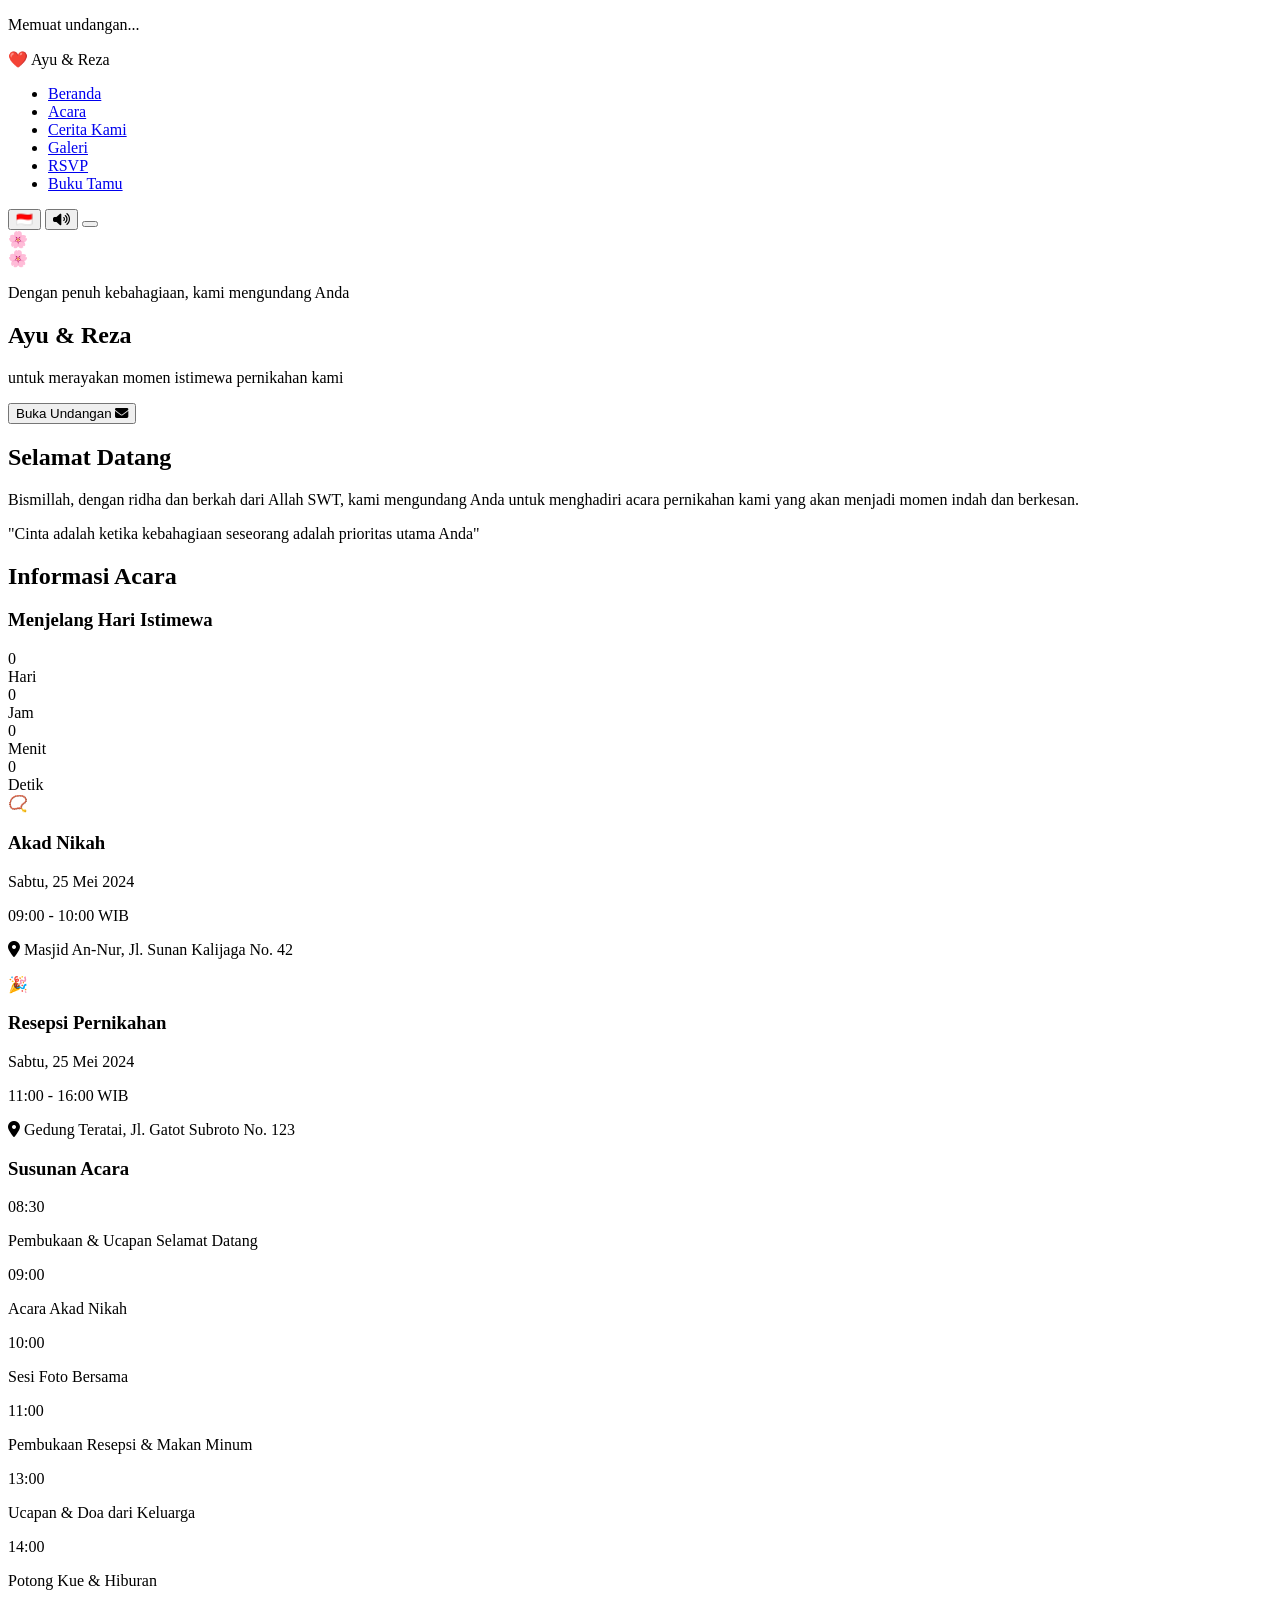
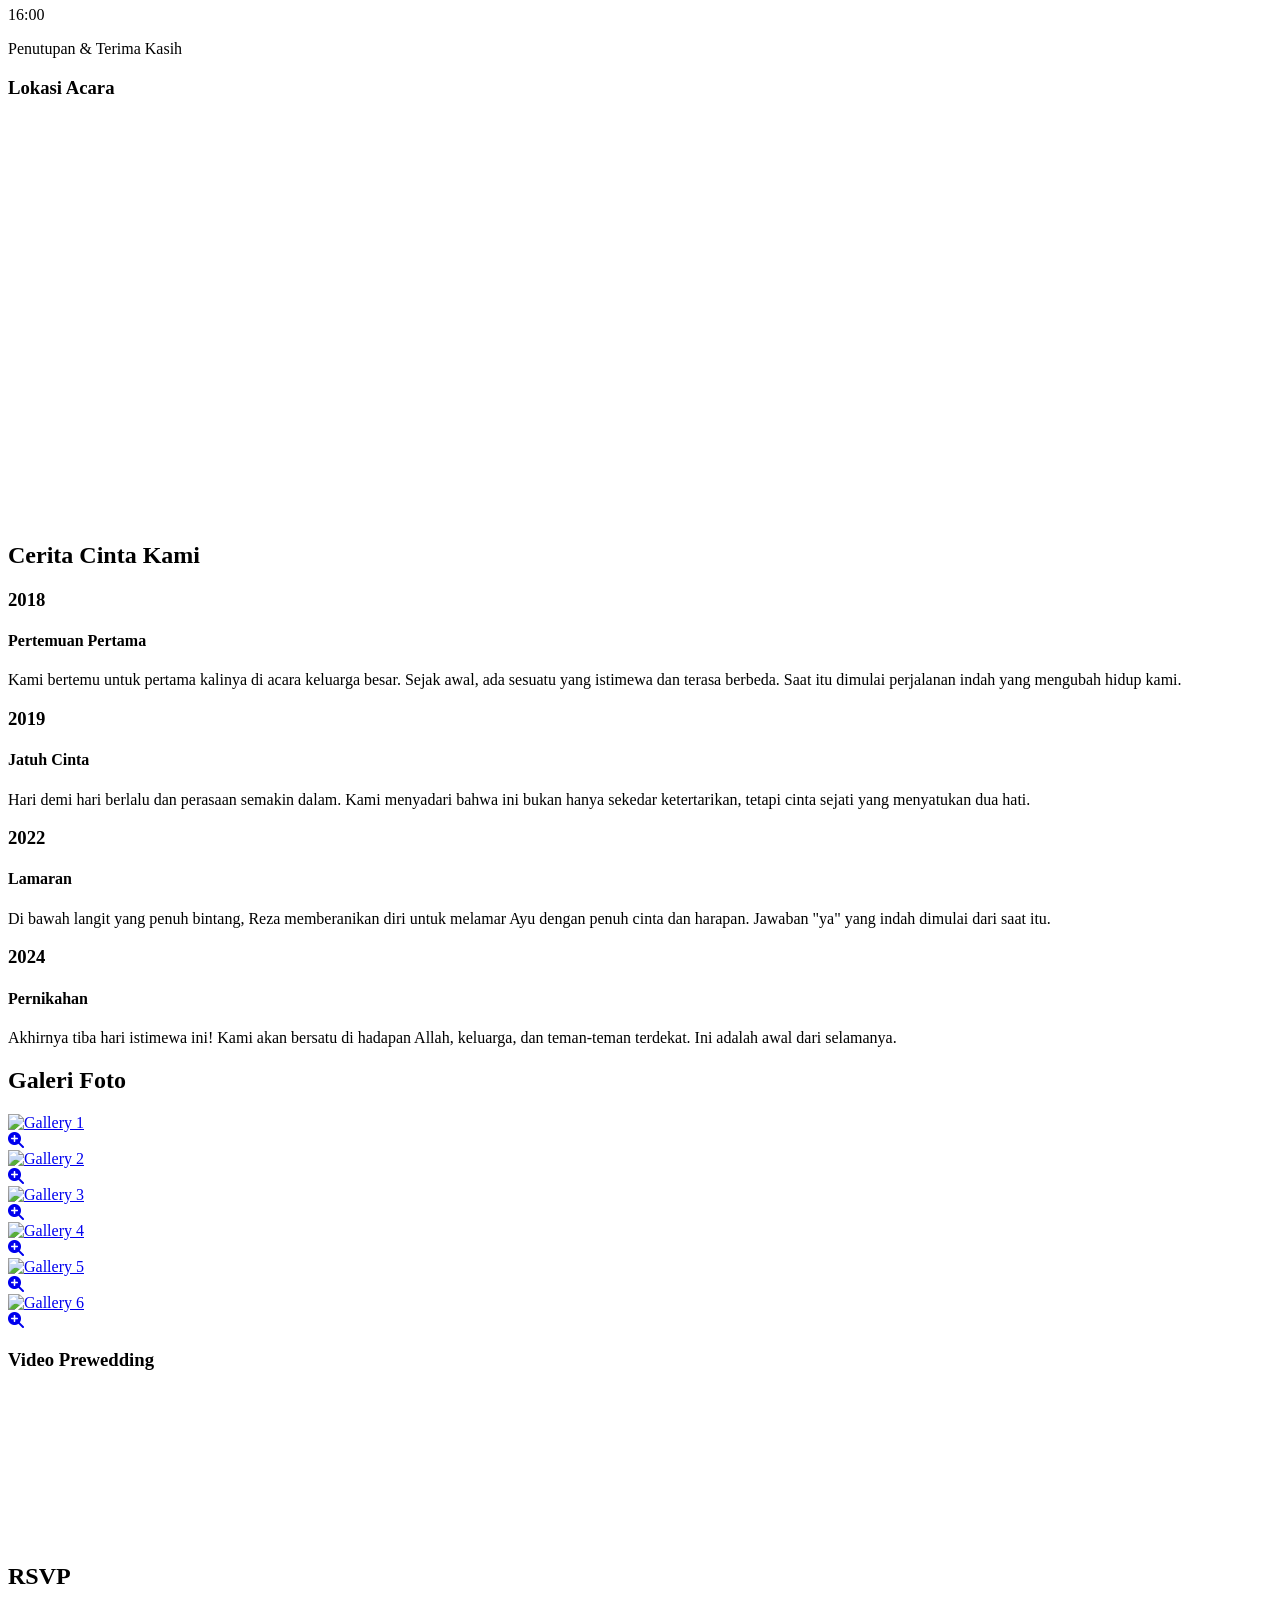
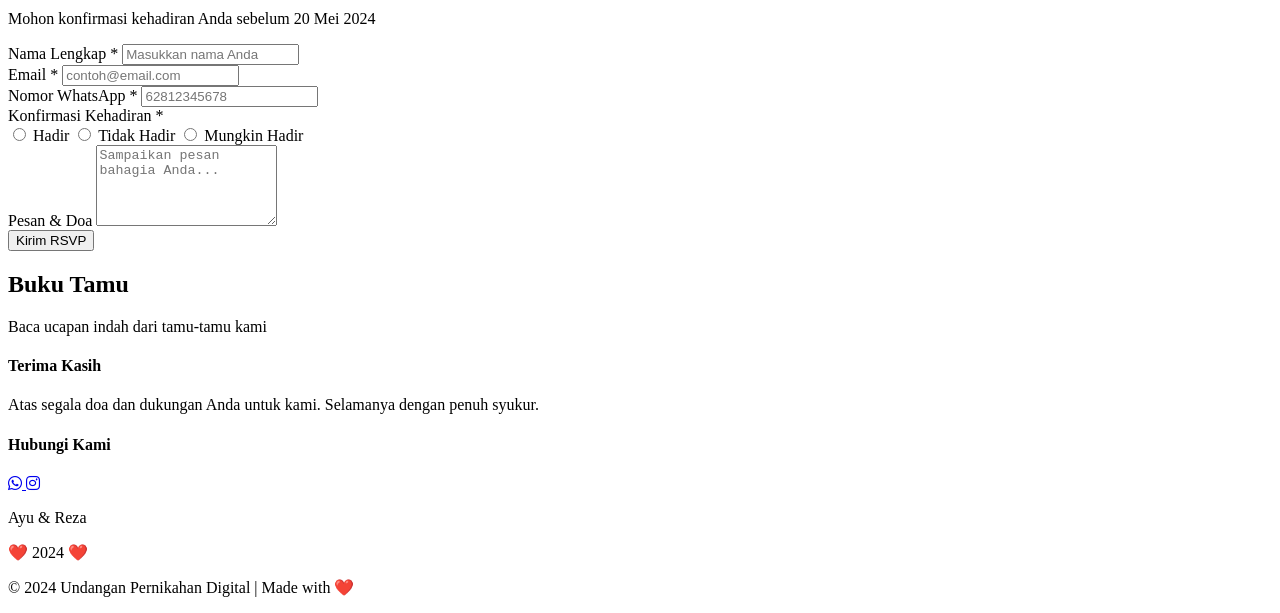
==== index.html @ 2ae5e014 "Add files via upload" ====
<!DOCTYPE html>
<html lang="id">
<head>
    <meta charset="UTF-8">
    <meta name="viewport" content="width=device-width, initial-scale=1.0">
    <meta name="description" content="Undangan Pernikahan Digital - Mereka Bersatu">
    <title>Undangan Pernikahan | Ayu & Reza</title>
    
    <!-- Google Fonts -->
    <link rel="preconnect" href="https://fonts.googleapis.com">
    <link rel="preconnect" href="https://fonts.gstatic.com" crossorigin>
    <link href="https://fonts.googleapis.com/css2?family=Playfair+Display:wght@400;700;900&family=Poppins:wght@300;400;500;600;700&family=Great+Vibes&display=swap" rel="stylesheet">
    
    <!-- Font Awesome for Icons -->
    <link rel="stylesheet" href="https://cdnjs.cloudflare.com/ajax/libs/font-awesome/6.4.0/css/all.min.css">
    
    <!-- Lightbox CSS -->
    <link rel="stylesheet" href="https://cdnjs.cloudflare.com/ajax/libs/lightbox2/2.11.3/css/lightbox.min.css">
    
    <!-- Custom CSS -->
    <link rel="stylesheet" href="css/style.css">
</head>
<body>
    <!-- Loading Animation -->
    <div class="loading-screen" id="loadingScreen">
        <div class="loading-content">
            <div class="loading-spinner"></div>
            <p class="loading-text">Memuat undangan...</p>
        </div>
    </div>

    <!-- Navigation -->
    <nav class="navbar" id="navbar">
        <div class="nav-container">
            <div class="nav-logo">
                <span class="logo-text">❤️ Ayu & Reza</span>
            </div>
            <ul class="nav-menu" id="navMenu">
                <li><a href="#home" class="nav-link" data-id="home">Beranda</a></li>
                <li><a href="#acara" class="nav-link" data-id="acara">Acara</a></li>
                <li><a href="#cerita" class="nav-link" data-id="cerita">Cerita Kami</a></li>
                <li><a href="#galeri" class="nav-link" data-id="galeri">Galeri</a></li>
                <li><a href="#rsvp" class="nav-link" data-id="rsvp">RSVP</a></li>
                <li><a href="#buku-tamu" class="nav-link" data-id="buku-tamu">Buku Tamu</a></li>
            </ul>
            <div class="nav-controls">
                <button class="lang-toggle" id="langToggle" title="Toggle Language">
                    <span class="lang-flag">🇮🇩</span>
                </button>
                <button class="music-toggle" id="musicToggle" title="Toggle Music">
                    <i class="fas fa-volume-up"></i>
                </button>
                <button class="hamburger" id="hamburger">
                    <span></span>
                    <span></span>
                    <span></span>
                </button>
            </div>
        </div>
    </nav>

    <!-- Opening/Cover Screen -->
    <section class="cover-section" id="coverSection">
        <div class="cover-content">
            <div class="cover-flowers flowers-left">🌸</div>
            <div class="cover-flowers flowers-right">🌸</div>
            
            <div class="cover-text">
                <p class="cover-subtitle" data-lang="cover-subtitle">Dengan penuh kebahagiaan, kami mengundang Anda</p>
                <h1 class="cover-title" data-lang="cover-title">Ayu & Reza</h1>
                <p class="cover-invitation" data-lang="cover-invitation">untuk merayakan momen istimewa pernikahan kami</p>
                
                <div class="recipient-name" id="recipientName"></div>
            </div>
            
            <button class="open-button" id="openButton" data-lang="open-button">
                <span>Buka Undangan</span>
                <i class="fas fa-envelope"></i>
            </button>
        </div>
    </section>

    <!-- Main Content -->
    <div class="main-content" id="mainContent">
        <!-- Home Section -->
        <section class="section home-section" id="home">
            <div class="section-content">
                <div class="welcome-card">
                    <h2 class="section-title" data-lang="welcome-title">Selamat Datang</h2>
                    <p class="welcome-text" data-lang="welcome-text">
                        Bismillah, dengan ridha dan berkah dari Allah SWT, kami mengundang Anda untuk menghadiri 
                        acara pernikahan kami yang akan menjadi momen indah dan berkesan.
                    </p>
                    <p class="welcome-quote" data-lang="welcome-quote">
                        "Cinta adalah ketika kebahagiaan seseorang adalah prioritas utama Anda"
                    </p>
                </div>
            </div>
        </section>

        <!-- Event Information Section -->
        <section class="section acara-section" id="acara">
            <div class="section-content">
                <h2 class="section-title" data-lang="acara-title">Informasi Acara</h2>
                
                <!-- Countdown Timer -->
                <div class="countdown-container">
                    <h3 class="countdown-title" data-lang="countdown-title">Menjelang Hari Istimewa</h3>
                    <div class="countdown" id="countdown">
                        <div class="countdown-item">
                            <div class="countdown-value" id="days">0</div>
                            <div class="countdown-label" data-lang="countdown-days">Hari</div>
                        </div>
                        <div class="countdown-item">
                            <div class="countdown-value" id="hours">0</div>
                            <div class="countdown-label" data-lang="countdown-hours">Jam</div>
                        </div>
                        <div class="countdown-item">
                            <div class="countdown-value" id="minutes">0</div>
                            <div class="countdown-label" data-lang="countdown-minutes">Menit</div>
                        </div>
                        <div class="countdown-item">
                            <div class="countdown-value" id="seconds">0</div>
                            <div class="countdown-label" data-lang="countdown-seconds">Detik</div>
                        </div>
                    </div>
                </div>

                <!-- Event Details -->
                <div class="event-grid">
                    <!-- Akad -->
                    <div class="event-card akad-card">
                        <div class="event-icon">📿</div>
                        <h3 class="event-name" data-lang="akad-title">Akad Nikah</h3>
                        <p class="event-date" data-lang="akad-date">Sabtu, 25 Mei 2024</p>
                        <p class="event-time">09:00 - 10:00 WIB</p>
                        <p class="event-location">
                            <i class="fas fa-map-marker-alt"></i>
                            <span data-lang="akad-location">Masjid An-Nur, Jl. Sunan Kalijaga No. 42</span>
                        </p>
                    </div>

                    <!-- Resepsi -->
                    <div class="event-card resepsi-card">
                        <div class="event-icon">🎉</div>
                        <h3 class="event-name" data-lang="resepsi-title">Resepsi Pernikahan</h3>
                        <p class="event-date" data-lang="resepsi-date">Sabtu, 25 Mei 2024</p>
                        <p class="event-time">11:00 - 16:00 WIB</p>
                        <p class="event-location">
                            <i class="fas fa-map-marker-alt"></i>
                            <span data-lang="resepsi-location">Gedung Teratai, Jl. Gatot Subroto No. 123</span>
                        </p>
                    </div>
                </div>

                <!-- Timeline -->
                <div class="timeline-container">
                    <h3 class="timeline-title" data-lang="timeline-title">Susunan Acara</h3>
                    <div class="timeline">
                        <div class="timeline-item">
                            <div class="timeline-marker"></div>
                            <div class="timeline-content">
                                <p class="timeline-time">08:30</p>
                                <p class="timeline-event" data-lang="timeline-1">Pembukaan & Ucapan Selamat Datang</p>
                            </div>
                        </div>
                        <div class="timeline-item">
                            <div class="timeline-marker"></div>
                            <div class="timeline-content">
                                <p class="timeline-time">09:00</p>
                                <p class="timeline-event" data-lang="timeline-2">Acara Akad Nikah</p>
                            </div>
                        </div>
                        <div class="timeline-item">
                            <div class="timeline-marker"></div>
                            <div class="timeline-content">
                                <p class="timeline-time">10:00</p>
                                <p class="timeline-event" data-lang="timeline-3">Sesi Foto Bersama</p>
                            </div>
                        </div>
                        <div class="timeline-item">
                            <div class="timeline-marker"></div>
                            <div class="timeline-content">
                                <p class="timeline-time">11:00</p>
                                <p class="timeline-event" data-lang="timeline-4">Pembukaan Resepsi & Makan Minum</p>
                            </div>
                        </div>
                        <div class="timeline-item">
                            <div class="timeline-marker"></div>
                            <div class="timeline-content">
                                <p class="timeline-time">13:00</p>
                                <p class="timeline-event" data-lang="timeline-5">Ucapan & Doa dari Keluarga</p>
                            </div>
                        </div>
                        <div class="timeline-item">
                            <div class="timeline-marker"></div>
                            <div class="timeline-content">
                                <p class="timeline-time">14:00</p>
                                <p class="timeline-event" data-lang="timeline-6">Potong Kue & Hiburan</p>
                            </div>
                        </div>
                        <div class="timeline-item">
                            <div class="timeline-marker"></div>
                            <div class="timeline-content">
                                <p class="timeline-time">16:00</p>
                                <p class="timeline-event" data-lang="timeline-7">Penutupan & Terima Kasih</p>
                            </div>
                        </div>
                    </div>
                </div>

                <!-- Google Maps -->
                <div class="maps-container">
                    <h3 class="maps-title" data-lang="maps-title">Lokasi Acara</h3>
                    <iframe src="https://www.google.com/maps/embed?pb=!1m18!1m12!1m3!1d3966.521260322635!2d106.80666!3d-6.194677!2m3!1f0!2f0!3f0!3m2!1i1024!2i768!4f13.1!3m3!1m2!1s0x2e69f3e945e34ef7%3A0x5b45e34421c72da!2sMonas!5e0!3m2!1sid!2sid!4v1234567890" width="100%" height="400" style="border:0;" allowfullscreen="" loading="lazy" referrerpolicy="no-referrer-when-downgrade"></iframe>
                </div>
            </div>
        </section>

        <!-- Love Story Section -->
        <section class="section cerita-section" id="cerita">
            <div class="section-content">
                <h2 class="section-title" data-lang="cerita-title">Cerita Cinta Kami</h2>
                
                <div class="love-story-timeline">
                    <div class="story-item">
                        <div class="story-marker"></div>
                        <div class="story-content">
                            <h3 class="story-year">2018</h3>
                            <h4 class="story-title" data-lang="story-1-title">Pertemuan Pertama</h4>
                            <p class="story-text" data-lang="story-1-text">
                                Kami bertemu untuk pertama kalinya di acara keluarga besar. Sejak awal, ada sesuatu yang istimewa 
                                dan terasa berbeda. Saat itu dimulai perjalanan indah yang mengubah hidup kami.
                            </p>
                        </div>
                    </div>

                    <div class="story-item">
                        <div class="story-marker"></div>
                        <div class="story-content">
                            <h3 class="story-year">2019</h3>
                            <h4 class="story-title" data-lang="story-2-title">Jatuh Cinta</h4>
                            <p class="story-text" data-lang="story-2-text">
                                Hari demi hari berlalu dan perasaan semakin dalam. Kami menyadari bahwa ini bukan hanya sekedar 
                                ketertarikan, tetapi cinta sejati yang menyatukan dua hati.
                            </p>
                        </div>
                    </div>

                    <div class="story-item">
                        <div class="story-marker"></div>
                        <div class="story-content">
                            <h3 class="story-year">2022</h3>
                            <h4 class="story-title" data-lang="story-3-title">Lamaran</h4>
                            <p class="story-text" data-lang="story-3-text">
                                Di bawah langit yang penuh bintang, Reza memberanikan diri untuk melamar Ayu dengan penuh cinta 
                                dan harapan. Jawaban "ya" yang indah dimulai dari saat itu.
                            </p>
                        </div>
                    </div>

                    <div class="story-item">
                        <div class="story-marker"></div>
                        <div class="story-content">
                            <h3 class="story-year">2024</h3>
                            <h4 class="story-title" data-lang="story-4-title">Pernikahan</h4>
                            <p class="story-text" data-lang="story-4-text">
                                Akhirnya tiba hari istimewa ini! Kami akan bersatu di hadapan Allah, keluarga, dan teman-teman 
                                terdekat. Ini adalah awal dari selamanya.
                            </p>
                        </div>
                    </div>
                </div>
            </div>
        </section>

        <!-- Gallery Section -->
        <section class="section galeri-section" id="galeri">
            <div class="section-content">
                <h2 class="section-title" data-lang="galeri-title">Galeri Foto</h2>
                
                <div class="gallery-grid">
                    <a href="https://images.unsplash.com/photo-1519741497674-611481863552?w=800" data-lightbox="gallery" class="gallery-item" data-title="Pre-wedding Photos">
                        <img src="https://images.unsplash.com/photo-1519741497674-611481863552?w=400" alt="Gallery 1">
                        <div class="gallery-overlay">
                            <i class="fas fa-search-plus"></i>
                        </div>
                    </a>

                    <a href="https://images.unsplash.com/photo-1583939411023-be7922db67e8?w=800" data-lightbox="gallery" class="gallery-item" data-title="Intimate Moments">
                        <img src="https://images.unsplash.com/photo-1583939411023-be7922db67e8?w=400" alt="Gallery 2">
                        <div class="gallery-overlay">
                            <i class="fas fa-search-plus"></i>
                        </div>
                    </a>

                    <a href="https://images.unsplash.com/photo-1606216174886-a0e5e0d3d3f3?w=800" data-lightbox="gallery" class="gallery-item" data-title="Beautiful Moments">
                        <img src="https://images.unsplash.com/photo-1606216174886-a0e5e0d3d3f3?w=400" alt="Gallery 3">
                        <div class="gallery-overlay">
                            <i class="fas fa-search-plus"></i>
                        </div>
                    </a>

                    <a href="https://images.unsplash.com/photo-1519225421980-715cb0215aed?w=800" data-lightbox="gallery" class="gallery-item" data-title="Couple Portrait">
                        <img src="https://images.unsplash.com/photo-1519225421980-715cb0215aed?w=400" alt="Gallery 4">
                        <div class="gallery-overlay">
                            <i class="fas fa-search-plus"></i>
                        </div>
                    </a>

                    <a href="https://images.unsplash.com/photo-1526336024174-c27aebc56dd0?w=800" data-lightbox="gallery" class="gallery-item" data-title="Details">
                        <img src="https://images.unsplash.com/photo-1526336024174-c27aebc56dd0?w=400" alt="Gallery 5">
                        <div class="gallery-overlay">
                            <i class="fas fa-search-plus"></i>
                        </div>
                    </a>

                    <a href="https://images.unsplash.com/photo-1522673607200-164d1b6ce18f?w=800" data-lightbox="gallery" class="gallery-item" data-title="Reception">
                        <img src="https://images.unsplash.com/photo-1522673607200-164d1b6ce18f?w=400" alt="Gallery 6">
                        <div class="gallery-overlay">
                            <i class="fas fa-search-plus"></i>
                        </div>
                    </a>
                </div>

                <!-- Prewedding Video -->
                <div class="video-container">
                    <h3 class="video-title" data-lang="video-title">Video Prewedding</h3>
                    <div class="video-wrapper">
                        <iframe src="https://www.youtube.com/embed/dQw4w9WgXcQ" title="Prewedding Video" frameborder="0" allow="accelerometer; autoplay; clipboard-write; encrypted-media; gyroscope; picture-in-picture" allowfullscreen></iframe>
                    </div>
                </div>
            </div>
        </section>

        <!-- RSVP Section -->
        <section class="section rsvp-section" id="rsvp">
            <div class="section-content">
                <h2 class="section-title" data-lang="rsvp-title">RSVP</h2>
                <p class="rsvp-subtitle" data-lang="rsvp-subtitle">Mohon konfirmasi kehadiran Anda sebelum 20 Mei 2024</p>
                
                <div class="rsvp-form-container">
                    <form class="rsvp-form" id="rsvpForm">
                        <div class="form-group">
                            <label for="guestName" data-label="rsvp-name">Nama Lengkap *</label>
                            <input type="text" id="guestName" name="guestName" required placeholder="Masukkan nama Anda">
                        </div>

                        <div class="form-group">
                            <label for="guestEmail" data-label="rsvp-email">Email *</label>
                            <input type="email" id="guestEmail" name="guestEmail" required placeholder="contoh@email.com">
                        </div>

                        <div class="form-group">
                            <label for="guestPhone" data-label="rsvp-phone">Nomor WhatsApp *</label>
                            <input type="tel" id="guestPhone" name="guestPhone" required placeholder="62812345678">
                        </div>

                        <div class="form-group">
                            <label data-label="rsvp-attendance">Konfirmasi Kehadiran *</label>
                            <div class="radio-group">
                                <label class="radio-label">
                                    <input type="radio" name="attendance" value="hadir" required>
                                    <span data-lang="rsvp-attend">Hadir</span>
                                </label>
                                <label class="radio-label">
                                    <input type="radio" name="attendance" value="tidak" required>
                                    <span data-lang="rsvp-not-attend">Tidak Hadir</span>
                                </label>
                                <label class="radio-label">
                                    <input type="radio" name="attendance" value="ragu" required>
                                    <span data-lang="rsvp-maybe">Mungkin Hadir</span>
                                </label>
                            </div>
                        </div>

                        <div class="form-group" id="guestCountGroup" style="display: none;">
                            <label for="guestCount" data-label="rsvp-count">Jumlah Tamu yang Menemani *</label>
                            <select id="guestCount" name="guestCount">
                                <option value="">-- Pilih Jumlah --</option>
                                <option value="1">1 orang</option>
                                <option value="2">2 orang</option>
                                <option value="3">3 orang</option>
                                <option value="4">4 orang</option>
                                <option value="5">5 orang</option>
                                <option value="6">6 orang</option>
                            </select>
                        </div>

                        <div class="form-group">
                            <label for="guestMessage" data-label="rsvp-message">Pesan & Doa</label>
                            <textarea id="guestMessage" name="guestMessage" rows="5" placeholder="Sampaikan pesan bahagia Anda..."></textarea>
                        </div>

                        <button type="submit" class="submit-btn" data-lang="rsvp-submit">Kirim RSVP</button>
                    </form>
                </div>
            </div>
        </section>

        <!-- Guestbook Section -->
        <section class="section buku-tamu-section" id="buku-tamu">
            <div class="section-content">
                <h2 class="section-title" data-lang="guestbook-title">Buku Tamu</h2>
                <p class="guestbook-subtitle" data-lang="guestbook-subtitle">Baca ucapan indah dari tamu-tamu kami</p>
                
                <div class="guestbook-container">
                    <div class="guestbook-list" id="guestbookList">
                        <!-- Messages will be dynamically inserted here -->
                    </div>
                </div>
            </div>
        </section>

        <!-- Footer -->
        <footer class="footer" id="footer">
            <div class="footer-content">
                <div class="footer-section">
                    <h4 class="footer-title" data-lang="footer-thanks">Terima Kasih</h4>
                    <p class="footer-text" data-lang="footer-message">
                        Atas segala doa dan dukungan Anda untuk kami. 
                        Selamanya dengan penuh syukur.
                    </p>
                </div>

                <div class="footer-section">
                    <h4 class="footer-title" data-lang="footer-contact">Hubungi Kami</h4>
                    <div class="social-links">
                        <a href="https://wa.me/628123456789" class="social-link" title="WhatsApp">
                            <i class="fab fa-whatsapp"></i>
                        </a>
                        <a href="https://www.instagram.com" class="social-link" title="Instagram">
                            <i class="fab fa-instagram"></i>
                        </a>
                    </div>
                </div>

                <div class="footer-couple-name">
                    <p class="couple-name">Ayu & Reza</p>
                    <p class="wedding-year">❤️ 2024 ❤️</p>
                </div>
            </div>

            <div class="footer-bottom">
                <p class="footer-copyright" data-lang="footer-copyright">
                    © 2024 Undangan Pernikahan Digital | Made with ❤️
                </p>
            </div>
        </footer>
    </div>

    <!-- Hidden Audio Element -->
    <audio id="bgMusic" loop>
        <source src="https://www.soundhelix.com/examples/mp3/SoundHelix-Song-1.mp3" type="audio/mpeg">
    </audio>

    <!-- GSAP & Lightbox Scripts -->
    <script src="https://cdnjs.cloudflare.com/ajax/libs/gsap/3.12.2/gsap.min.js"></script>
    <script src="https://cdnjs.cloudflare.com/ajax/libs/gsap/3.12.2/ScrollTrigger.min.js"></script>
    <script src="https://cdnjs.cloudflare.com/ajax/libs/lightbox2/2.11.3/js/lightbox.min.js"></script>
    
    <!-- Main Scripts -->
    <script src="js/config.js"></script>
    <script src="js/main.js"></script>
</body>
</html>
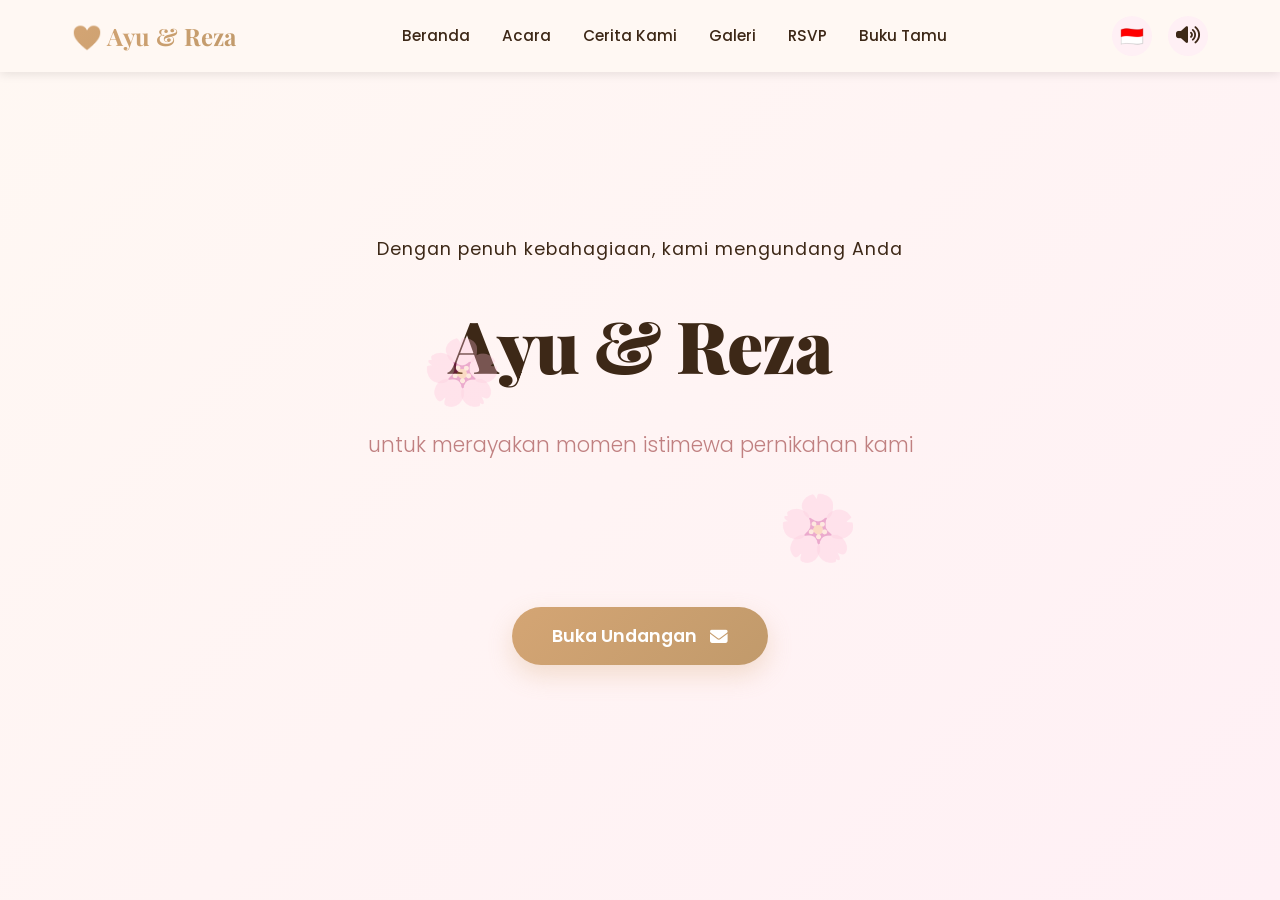
==== commit f7fd3606: "Update index.html" ====
--- a/index.html
+++ b/index.html
@@ -108,7 +108,7 @@
                     <h3 class="countdown-title" data-lang="countdown-title">Menjelang Hari Istimewa</h3>
                     <div class="countdown" id="countdown">
                         <div class="countdown-item">
-                            <div class="countdown-value" id="days">0</div>
+                            <div class="countdown-value" id="days">1</div>
                             <div class="countdown-label" data-lang="countdown-days">Hari</div>
                         </div>
                         <div class="countdown-item">
@@ -120,7 +120,7 @@
                             <div class="countdown-label" data-lang="countdown-minutes">Menit</div>
                         </div>
                         <div class="countdown-item">
-                            <div class="countdown-value" id="seconds">0</div>
+                            <div class="countdown-value" id="seconds">2</div>
                             <div class="countdown-label" data-lang="countdown-seconds">Detik</div>
                         </div>
                     </div>
--- a/css/style.css
+++ b/css/style.css
@@ -0,0 +1,1364 @@
+/* ============================================
+   UNDANGAN PERNIKAHAN DIGITAL - CSS
+   Design: Modern, Elegant & Responsive
+   ============================================ */
+
+/* ============================================
+   1. ROOT VARIABLES & BASE STYLING
+   ============================================ */
+
+:root {
+    /* Color Palette */
+    --primary-cream: #FFF8F3;
+    --primary-gold: #D4A574;
+    --secondary-gold: #C19A6B;
+    --dark-brown: #3D2817;
+    --light-pink: #FFF0F5;
+    --dusty-rose: #C08081;
+    --soft-white: #FFFBF7;
+    --shadow-light: rgba(0, 0, 0, 0.1);
+    --shadow-medium: rgba(0, 0, 0, 0.15);
+
+    /* Typography */
+    --font-display: 'Playfair Display', serif;
+    --font-body: 'Poppins', sans-serif;
+    --font-script: 'Great Vibes', cursive;
+
+    /* Spacing */
+    --spacing-xs: 0.5rem;
+    --spacing-sm: 1rem;
+    --spacing-md: 1.5rem;
+    --spacing-lg: 2rem;
+    --spacing-xl: 3rem;
+    --spacing-xxl: 4rem;
+
+    /* Transitions */
+    --transition-fast: 0.3s ease;
+    --transition-normal: 0.5s ease;
+    --transition-slow: 0.8s ease;
+}
+
+/* ============================================
+   2. GLOBAL STYLES
+   ============================================ */
+
+* {
+    margin: 0;
+    padding: 0;
+    box-sizing: border-box;
+}
+
+html {
+    scroll-behavior: smooth;
+}
+
+body {
+    font-family: var(--font-body);
+    color: var(--dark-brown);
+    background-color: var(--primary-cream);
+    line-height: 1.6;
+    overflow-x: hidden;
+}
+
+/* Remove default button styling */
+button {
+    border: none;
+    background: none;
+    cursor: pointer;
+    font-family: inherit;
+}
+
+/* Remove default input styling */
+input,
+textarea,
+select {
+    font-family: inherit;
+    border: none;
+}
+
+/* Smooth scrolling for all sections */
+section {
+    scroll-margin-top: 80px;
+}
+
+/* ============================================
+   3. LOADING SCREEN
+   ============================================ */
+
+.loading-screen {
+    position: fixed;
+    top: 0;
+    left: 0;
+    width: 100%;
+    height: 100%;
+    background: linear-gradient(135deg, var(--primary-cream) 0%, var(--light-pink) 100%);
+    display: flex;
+    justify-content: center;
+    align-items: center;
+    z-index: 9999;
+    animation: fadeOut 0.8s ease forwards;
+    animation-delay: 2s;
+}
+
+.loading-screen.hidden {
+    display: none;
+}
+
+.loading-content {
+    text-align: center;
+}
+
+.loading-spinner {
+    width: 60px;
+    height: 60px;
+    border: 4px solid var(--primary-gold);
+    border-top-color: var(--dark-brown);
+    border-radius: 50%;
+    animation: spin 1s linear infinite;
+    margin: 0 auto 1.5rem;
+}
+
+.loading-text {
+    font-size: 1.2rem;
+    color: var(--dark-brown);
+    font-weight: 500;
+}
+
+@keyframes spin {
+    to {
+        transform: rotate(360deg);
+    }
+}
+
+@keyframes fadeOut {
+    0% {
+        opacity: 1;
+    }
+    100% {
+        opacity: 0;
+        pointer-events: none;
+    }
+}
+
+/* ============================================
+   4. NAVIGATION BAR
+   ============================================ */
+
+.navbar {
+    position: fixed;
+    top: 0;
+    width: 100%;
+    background: rgba(255, 248, 243, 0.95);
+    backdrop-filter: blur(10px);
+    box-shadow: 0 2px 10px var(--shadow-light);
+    z-index: 1000;
+    padding: 1rem 0;
+    transition: var(--transition-normal);
+}
+
+.navbar.scrolled {
+    background: rgba(255, 248, 243, 0.98);
+    box-shadow: 0 4px 15px var(--shadow-medium);
+}
+
+.nav-container {
+    max-width: 1200px;
+    margin: 0 auto;
+    padding: 0 var(--spacing-lg);
+    display: flex;
+    justify-content: space-between;
+    align-items: center;
+}
+
+.nav-logo {
+    font-size: 1.5rem;
+    font-weight: 700;
+    color: var(--dark-brown);
+    font-family: var(--font-display);
+}
+
+.logo-text {
+    background: linear-gradient(135deg, var(--primary-gold), var(--secondary-gold));
+    -webkit-background-clip: text;
+    -webkit-text-fill-color: transparent;
+    background-clip: text;
+}
+
+.nav-menu {
+    display: flex;
+    list-style: none;
+    gap: 2rem;
+    align-items: center;
+}
+
+.nav-link {
+    text-decoration: none;
+    color: var(--dark-brown);
+    font-weight: 500;
+    font-size: 0.95rem;
+    position: relative;
+    transition: color var(--transition-fast);
+}
+
+.nav-link::after {
+    content: '';
+    position: absolute;
+    bottom: -5px;
+    left: 0;
+    width: 0;
+    height: 2px;
+    background: var(--primary-gold);
+    transition: width var(--transition-fast);
+}
+
+.nav-link:hover::after {
+    width: 100%;
+}
+
+.nav-controls {
+    display: flex;
+    gap: 1rem;
+    align-items: center;
+}
+
+.lang-toggle,
+.music-toggle {
+    width: 40px;
+    height: 40px;
+    border-radius: 50%;
+    background: var(--light-pink);
+    display: flex;
+    justify-content: center;
+    align-items: center;
+    color: var(--dark-brown);
+    font-size: 1.2rem;
+    transition: var(--transition-fast);
+}
+
+.lang-toggle:hover,
+.music-toggle:hover {
+    background: var(--primary-gold);
+    transform: scale(1.1);
+}
+
+.music-toggle.muted {
+    opacity: 0.6;
+}
+
+.hamburger {
+    display: none;
+    flex-direction: column;
+    gap: 0.35rem;
+    width: 30px;
+}
+
+.hamburger span {
+    width: 100%;
+    height: 3px;
+    background: var(--dark-brown);
+    border-radius: 2px;
+    transition: var(--transition-fast);
+}
+
+/* ============================================
+   5. COVER/OPENING SECTION
+   ============================================ */
+
+.cover-section {
+    min-height: 100vh;
+    display: flex;
+    justify-content: center;
+    align-items: center;
+    background: linear-gradient(135deg, var(--primary-cream) 0%, var(--light-pink) 100%);
+    position: relative;
+    overflow: hidden;
+    padding: var(--spacing-lg);
+}
+
+.cover-content {
+    text-align: center;
+    position: relative;
+    z-index: 10;
+    opacity: 0;
+    animation: fadeInUp 1s ease forwards;
+}
+
+.cover-flowers {
+    position: absolute;
+    font-size: 4rem;
+    opacity: 0.3;
+    animation: float 3s ease-in-out infinite;
+}
+
+.flowers-left {
+    top: 20%;
+    left: 10%;
+    animation-delay: 0s;
+}
+
+.flowers-right {
+    bottom: 20%;
+    right: 10%;
+    animation-delay: 1s;
+}
+
+@keyframes float {
+    0%, 100% {
+        transform: translateY(0px);
+    }
+    50% {
+        transform: translateY(-30px);
+    }
+}
+
+@keyframes fadeInUp {
+    from {
+        opacity: 0;
+        transform: translateY(30px);
+    }
+    to {
+        opacity: 1;
+        transform: translateY(0);
+    }
+}
+
+.cover-subtitle {
+    font-size: 1.1rem;
+    color: var(--dark-brown);
+    margin-bottom: var(--spacing-md);
+    letter-spacing: 1px;
+}
+
+.cover-title {
+    font-family: var(--font-display);
+    font-size: clamp(2.5rem, 8vw, 4.5rem);
+    color: var(--dark-brown);
+    margin-bottom: var(--spacing-md);
+    font-weight: 900;
+    letter-spacing: -1px;
+}
+
+.cover-invitation {
+    font-size: 1.3rem;
+    color: var(--dusty-rose);
+    margin-bottom: var(--spacing-xxl);
+    font-weight: 300;
+    line-height: 1.8;
+}
+
+.recipient-name {
+    font-family: var(--font-script);
+    font-size: 2.5rem;
+    color: var(--primary-gold);
+    margin-bottom: var(--spacing-lg);
+    min-height: 3rem;
+}
+
+.open-button {
+    background: linear-gradient(135deg, var(--primary-gold), var(--secondary-gold));
+    color: white;
+    padding: 1rem 2.5rem;
+    border-radius: 50px;
+    font-size: 1.1rem;
+    font-weight: 600;
+    display: inline-flex;
+    align-items: center;
+    gap: 0.8rem;
+    transition: var(--transition-fast);
+    box-shadow: 0 10px 25px rgba(212, 165, 116, 0.3);
+    cursor: pointer;
+}
+
+.open-button:hover {
+    transform: translateY(-3px);
+    box-shadow: 0 15px 35px rgba(212, 165, 116, 0.4);
+}
+
+.open-button:active {
+    transform: translateY(-1px);
+}
+
+/* ============================================
+   6. MAIN CONTENT & SECTIONS
+   ============================================ */
+
+.main-content {
+    display: none;
+}
+
+.main-content.visible {
+    display: block;
+}
+
+.section {
+    min-height: 100vh;
+    padding: var(--spacing-xxl) var(--spacing-lg);
+    display: flex;
+    align-items: center;
+    position: relative;
+}
+
+.section:nth-child(even) {
+    background-color: var(--soft-white);
+}
+
+.section-content {
+    max-width: 1000px;
+    margin: 0 auto;
+    width: 100%;
+}
+
+.section-title {
+    font-family: var(--font-display);
+    font-size: clamp(2rem, 5vw, 3.5rem);
+    color: var(--dark-brown);
+    text-align: center;
+    margin-bottom: var(--spacing-xxl);
+    position: relative;
+    padding-bottom: var(--spacing-md);
+}
+
+.section-title::after {
+    content: '';
+    position: absolute;
+    bottom: 0;
+    left: 50%;
+    transform: translateX(-50%);
+    width: 80px;
+    height: 3px;
+    background: linear-gradient(90deg, transparent, var(--primary-gold), transparent);
+}
+
+/* Welcome Card */
+.welcome-card {
+    background: white;
+    padding: var(--spacing-xl);
+    border-radius: 15px;
+    box-shadow: 0 10px 30px var(--shadow-light);
+    animation: fadeInUp 0.8s ease forwards;
+}
+
+.welcome-text {
+    font-size: 1.1rem;
+    line-height: 1.8;
+    margin-bottom: var(--spacing-lg);
+    color: var(--dark-brown);
+}
+
+.welcome-quote {
+    font-family: var(--font-script);
+    font-size: 1.8rem;
+    color: var(--primary-gold);
+    font-style: italic;
+    text-align: center;
+    margin-top: var(--spacing-lg);
+}
+
+/* ============================================
+   7. COUNTDOWN TIMER
+   ============================================ */
+
+.countdown-container {
+    margin-bottom: var(--spacing-xxl);
+}
+
+.countdown-title {
+    text-align: center;
+    font-size: 1.5rem;
+    margin-bottom: var(--spacing-lg);
+    color: var(--dark-brown);
+}
+
+.countdown {
+    display: grid;
+    grid-template-columns: repeat(auto-fit, minmax(100px, 1fr));
+    gap: var(--spacing-md);
+    margin-bottom: var(--spacing-xxl);
+}
+
+.countdown-item {
+    background: white;
+    padding: var(--spacing-lg);
+    border-radius: 15px;
+    text-align: center;
+    box-shadow: 0 5px 15px var(--shadow-light);
+    transition: var(--transition-fast);
+}
+
+.countdown-item:hover {
+    transform: translateY(-5px);
+    box-shadow: 0 10px 25px var(--shadow-medium);
+}
+
+.countdown-value {
+    font-family: var(--font-display);
+    font-size: 2.5rem;
+    font-weight: 700;
+    color: var(--primary-gold);
+    margin-bottom: var(--spacing-xs);
+}
+
+.countdown-label {
+    font-size: 0.9rem;
+    color: var(--dark-brown);
+    text-transform: uppercase;
+    letter-spacing: 1px;
+    font-weight: 600;
+}
+
+/* ============================================
+   8. EVENT INFORMATION
+   ============================================ */
+
+.event-grid {
+    display: grid;
+    grid-template-columns: repeat(auto-fit, minmax(300px, 1fr));
+    gap: var(--spacing-lg);
+    margin-bottom: var(--spacing-xxl);
+}
+
+.event-card {
+    background: white;
+    padding: var(--spacing-xl);
+    border-radius: 15px;
+    box-shadow: 0 5px 15px var(--shadow-light);
+    transition: var(--transition-normal);
+    border-top: 4px solid var(--primary-gold);
+    animation: fadeInUp 0.8s ease forwards;
+}
+
+.event-card:hover {
+    transform: translateY(-8px);
+    box-shadow: 0 15px 30px var(--shadow-medium);
+}
+
+.event-icon {
+    font-size: 3rem;
+    margin-bottom: var(--spacing-md);
+}
+
+.event-name {
+    font-family: var(--font-display);
+    font-size: 1.8rem;
+    color: var(--dark-brown);
+    margin-bottom: var(--spacing-sm);
+}
+
+.event-date {
+    color: var(--primary-gold);
+    font-weight: 600;
+    margin-bottom: var(--spacing-xs);
+}
+
+.event-time {
+    color: var(--dark-brown);
+    margin-bottom: var(--spacing-md);
+    font-weight: 500;
+}
+
+.event-location {
+    color: var(--dusty-rose);
+    display: flex;
+    align-items: center;
+    gap: 0.5rem;
+}
+
+/* ============================================
+   9. TIMELINE
+   ============================================ */
+
+.timeline-container {
+    background: white;
+    padding: var(--spacing-xl);
+    border-radius: 15px;
+    box-shadow: 0 5px 15px var(--shadow-light);
+    margin-bottom: var(--spacing-xxl);
+}
+
+.timeline-title {
+    font-size: 1.5rem;
+    margin-bottom: var(--spacing-lg);
+    color: var(--dark-brown);
+    text-align: center;
+}
+
+.timeline {
+    position: relative;
+    padding: var(--spacing-lg) 0;
+}
+
+.timeline::before {
+    content: '';
+    position: absolute;
+    left: 50%;
+    transform: translateX(-50%);
+    width: 2px;
+    height: 100%;
+    background: linear-gradient(180deg, var(--primary-gold), var(--light-pink));
+}
+
+.timeline-item {
+    margin-bottom: var(--spacing-lg);
+    display: flex;
+    gap: var(--spacing-lg);
+}
+
+.timeline-item:nth-child(odd) {
+    flex-direction: row-reverse;
+}
+
+.timeline-marker {
+    width: 20px;
+    height: 20px;
+    border-radius: 50%;
+    background: var(--primary-gold);
+    border: 4px solid white;
+    box-shadow: 0 0 0 4px var(--primary-gold);
+    position: relative;
+    top: 8px;
+    flex-shrink: 0;
+}
+
+.timeline-content {
+    flex: 1;
+    background: var(--light-pink);
+    padding: var(--spacing-md);
+    border-radius: 10px;
+    transition: var(--transition-fast);
+}
+
+.timeline-content:hover {
+    background: linear-gradient(135deg, var(--light-pink), rgba(212, 165, 116, 0.1));
+}
+
+.timeline-time {
+    color: var(--primary-gold);
+    font-weight: 700;
+    font-size: 1rem;
+    margin-bottom: 0.25rem;
+}
+
+.timeline-event {
+    color: var(--dark-brown);
+    font-weight: 500;
+}
+
+/* Media query for timeline */
+@media (max-width: 768px) {
+    .timeline::before {
+        left: 20px;
+    }
+
+    .timeline-item {
+        flex-direction: column-reverse !important;
+        padding-left: 60px;
+    }
+
+    .timeline-marker {
+        position: absolute;
+        left: 0;
+    }
+
+    .timeline-content {
+        width: 100%;
+    }
+}
+
+/* ============================================
+   10. MAPS
+   ============================================ */
+
+.maps-container {
+    margin-top: var(--spacing-xxl);
+}
+
+.maps-title {
+    font-size: 1.5rem;
+    margin-bottom: var(--spacing-lg);
+    color: var(--dark-brown);
+    text-align: center;
+}
+
+.maps-container iframe {
+    border-radius: 15px;
+    box-shadow: 0 10px 30px var(--shadow-light);
+}
+
+/* ============================================
+   11. LOVE STORY SECTION
+   ============================================ */
+
+.love-story-timeline {
+    display: grid;
+    gap: var(--spacing-xl);
+    max-width: 900px;
+    margin: 0 auto;
+}
+
+.story-item {
+    display: flex;
+    gap: var(--spacing-lg);
+    animation: fadeInUp 0.8s ease forwards;
+}
+
+.story-item:nth-child(even) {
+    flex-direction: row-reverse;
+}
+
+.story-marker {
+    width: 30px;
+    height: 30px;
+    border-radius: 50%;
+    background: linear-gradient(135deg, var(--primary-gold), var(--secondary-gold));
+    flex-shrink: 0;
+    position: relative;
+    top: 0;
+}
+
+.story-marker::after {
+    content: '❤️';
+    position: absolute;
+    top: 50%;
+    left: 50%;
+    transform: translate(-50%, -50%);
+    font-size: 1rem;
+}
+
+.story-content {
+    background: white;
+    padding: var(--spacing-lg);
+    border-radius: 15px;
+    box-shadow: 0 5px 15px var(--shadow-light);
+    flex: 1;
+    transition: var(--transition-normal);
+}
+
+.story-content:hover {
+    transform: translateY(-5px);
+    box-shadow: 0 10px 25px var(--shadow-medium);
+}
+
+.story-year {
+    font-family: var(--font-display);
+    font-size: 2rem;
+    color: var(--primary-gold);
+    margin-bottom: var(--spacing-sm);
+}
+
+.story-title {
+    font-size: 1.3rem;
+    color: var(--dark-brown);
+    margin-bottom: var(--spacing-sm);
+}
+
+.story-text {
+    color: var(--dark-brown);
+    line-height: 1.8;
+    font-size: 0.95rem;
+}
+
+/* ============================================
+   12. GALLERY SECTION
+   ============================================ */
+
+.gallery-grid {
+    display: grid;
+    grid-template-columns: repeat(auto-fit, minmax(250px, 1fr));
+    gap: var(--spacing-md);
+    margin-bottom: var(--spacing-xxl);
+}
+
+.gallery-item {
+    position: relative;
+    border-radius: 15px;
+    overflow: hidden;
+    cursor: pointer;
+    aspect-ratio: 1;
+    display: block;
+}
+
+.gallery-item img {
+    width: 100%;
+    height: 100%;
+    object-fit: cover;
+    transition: var(--transition-normal);
+}
+
+.gallery-overlay {
+    position: absolute;
+    top: 0;
+    left: 0;
+    width: 100%;
+    height: 100%;
+    background: rgba(212, 165, 116, 0.8);
+    display: flex;
+    justify-content: center;
+    align-items: center;
+    opacity: 0;
+    transition: var(--transition-normal);
+    font-size: 2rem;
+    color: white;
+}
+
+.gallery-item:hover img {
+    transform: scale(1.1);
+}
+
+.gallery-item:hover .gallery-overlay {
+    opacity: 1;
+}
+
+/* ============================================
+   13. VIDEO SECTION
+   ============================================ */
+
+.video-container {
+    margin-top: var(--spacing-xxl);
+    background: white;
+    padding: var(--spacing-xl);
+    border-radius: 15px;
+    box-shadow: 0 5px 15px var(--shadow-light);
+}
+
+.video-title {
+    text-align: center;
+    font-size: 1.5rem;
+    margin-bottom: var(--spacing-lg);
+    color: var(--dark-brown);
+}
+
+.video-wrapper {
+    position: relative;
+    width: 100%;
+    padding-bottom: 56.25%;
+    height: 0;
+    overflow: hidden;
+    border-radius: 10px;
+}
+
+.video-wrapper iframe {
+    position: absolute;
+    top: 0;
+    left: 0;
+    width: 100%;
+    height: 100%;
+    border-radius: 10px;
+}
+
+/* ============================================
+   14. RSVP FORM
+   ============================================ */
+
+.rsvp-section {
+    background: linear-gradient(135deg, var(--light-pink) 0%, rgba(212, 165, 116, 0.1) 100%);
+}
+
+.rsvp-subtitle {
+    text-align: center;
+    font-size: 1.1rem;
+    color: var(--dark-brown);
+    margin-bottom: var(--spacing-xxl);
+}
+
+.rsvp-form-container {
+    background: white;
+    padding: var(--spacing-xl);
+    border-radius: 15px;
+    box-shadow: 0 10px 30px var(--shadow-light);
+    max-width: 600px;
+    margin: 0 auto;
+}
+
+.rsvp-form {
+    display: flex;
+    flex-direction: column;
+    gap: var(--spacing-lg);
+}
+
+.form-group {
+    display: flex;
+    flex-direction: column;
+    gap: var(--spacing-sm);
+}
+
+.form-group label {
+    color: var(--dark-brown);
+    font-weight: 600;
+    font-size: 0.95rem;
+}
+
+.form-group input,
+.form-group textarea,
+.form-group select {
+    padding: 0.75rem 1rem;
+    border: 2px solid var(--light-pink);
+    border-radius: 10px;
+    font-size: 0.95rem;
+    color: var(--dark-brown);
+    background-color: var(--primary-cream);
+    transition: var(--transition-fast);
+}
+
+.form-group input:focus,
+.form-group textarea:focus,
+.form-group select:focus {
+    outline: none;
+    border-color: var(--primary-gold);
+    background-color: white;
+    box-shadow: 0 0 0 3px rgba(212, 165, 116, 0.1);
+}
+
+.form-group textarea {
+    resize: vertical;
+    min-height: 120px;
+}
+
+.radio-group {
+    display: flex;
+    gap: var(--spacing-lg);
+    flex-wrap: wrap;
+}
+
+.radio-label {
+    display: flex;
+    align-items: center;
+    gap: 0.5rem;
+    cursor: pointer;
+    font-weight: 500;
+}
+
+.radio-label input[type="radio"] {
+    width: 18px;
+    height: 18px;
+    cursor: pointer;
+    accent-color: var(--primary-gold);
+}
+
+.submit-btn {
+    background: linear-gradient(135deg, var(--primary-gold), var(--secondary-gold));
+    color: white;
+    padding: 1rem;
+    border-radius: 10px;
+    font-size: 1rem;
+    font-weight: 600;
+    cursor: pointer;
+    transition: var(--transition-fast);
+    margin-top: var(--spacing-md);
+}
+
+.submit-btn:hover {
+    transform: translateY(-2px);
+    box-shadow: 0 10px 25px rgba(212, 165, 116, 0.3);
+}
+
+.submit-btn:active {
+    transform: translateY(0);
+}
+
+/* ============================================
+   15. GUESTBOOK SECTION
+   ============================================ */
+
+.guestbook-subtitle {
+    text-align: center;
+    font-size: 1.1rem;
+    color: var(--dark-brown);
+    margin-bottom: var(--spacing-xxl);
+}
+
+.guestbook-container {
+    background: white;
+    padding: var(--spacing-xl);
+    border-radius: 15px;
+    box-shadow: 0 5px 15px var(--shadow-light);
+}
+
+.guestbook-list {
+    display: flex;
+    flex-direction: column;
+    gap: var(--spacing-lg);
+    max-height: 600px;
+    overflow-y: auto;
+}
+
+.guestbook-list::-webkit-scrollbar {
+    width: 8px;
+}
+
+.guestbook-list::-webkit-scrollbar-track {
+    background: var(--light-pink);
+    border-radius: 10px;
+}
+
+.guestbook-list::-webkit-scrollbar-thumb {
+    background: var(--primary-gold);
+    border-radius: 10px;
+}
+
+.guestbook-message {
+    background: var(--light-pink);
+    padding: var(--spacing-md);
+    border-radius: 10px;
+    border-left: 4px solid var(--primary-gold);
+    animation: slideIn 0.5s ease forwards;
+}
+
+@keyframes slideIn {
+    from {
+        opacity: 0;
+        transform: translateX(-20px);
+    }
+    to {
+        opacity: 1;
+        transform: translateX(0);
+    }
+}
+
+.guestbook-name {
+    font-weight: 700;
+    color: var(--dark-brown);
+    margin-bottom: 0.25rem;
+}
+
+.guestbook-text {
+    color: var(--dark-brown);
+    line-height: 1.6;
+    font-size: 0.95rem;
+}
+
+.guestbook-empty {
+    text-align: center;
+    color: var(--dark-brown);
+    opacity: 0.6;
+    padding: var(--spacing-xl);
+}
+
+/* ============================================
+   16. FOOTER
+   ============================================ */
+
+.footer {
+    background: linear-gradient(135deg, var(--dark-brown), #2D1810);
+    color: white;
+    padding: var(--spacing-xxl) var(--spacing-lg) var(--spacing-lg);
+    position: relative;
+    overflow: hidden;
+}
+
+.footer::before {
+    content: '';
+    position: absolute;
+    top: 0;
+    left: 0;
+    width: 100%;
+    height: 2px;
+    background: linear-gradient(90deg, transparent, var(--primary-gold), transparent);
+}
+
+.footer-content {
+    max-width: 1000px;
+    margin: 0 auto;
+    display: grid;
+    grid-template-columns: repeat(auto-fit, minmax(250px, 1fr));
+    gap: var(--spacing-xl);
+    margin-bottom: var(--spacing-xl);
+}
+
+.footer-section {
+    text-align: center;
+}
+
+.footer-title {
+    font-family: var(--font-display);
+    font-size: 1.3rem;
+    margin-bottom: var(--spacing-md);
+}
+
+.footer-text {
+    line-height: 1.8;
+    opacity: 0.9;
+}
+
+.social-links {
+    display: flex;
+    justify-content: center;
+    gap: 1rem;
+}
+
+.social-link {
+    width: 40px;
+    height: 40px;
+    border-radius: 50%;
+    background: rgba(212, 165, 116, 0.2);
+    display: flex;
+    justify-content: center;
+    align-items: center;
+    color: white;
+    text-decoration: none;
+    transition: var(--transition-fast);
+}
+
+.social-link:hover {
+    background: var(--primary-gold);
+    transform: translateY(-3px);
+}
+
+.couple-name {
+    font-family: var(--font-display);
+    font-size: 1.8rem;
+    margin-bottom: 0.25rem;
+}
+
+.wedding-year {
+    font-size: 0.9rem;
+    opacity: 0.8;
+}
+
+.footer-bottom {
+    border-top: 1px solid rgba(212, 165, 116, 0.2);
+    padding-top: var(--spacing-lg);
+    text-align: center;
+}
+
+.footer-copyright {
+    font-size: 0.85rem;
+    opacity: 0.8;
+}
+
+/* ============================================
+   17. RESPONSIVE DESIGN
+   ============================================ */
+
+@media (max-width: 768px) {
+    :root {
+        --spacing-lg: 1.5rem;
+        --spacing-xl: 2rem;
+        --spacing-xxl: 2.5rem;
+    }
+
+    .nav-menu {
+        display: none;
+        position: absolute;
+        top: 60px;
+        left: 0;
+        width: 100%;
+        background: rgba(255, 248, 243, 0.95);
+        backdrop-filter: blur(10px);
+        flex-direction: column;
+        gap: 0;
+        padding: 1rem 0;
+    }
+
+    .nav-menu.active {
+        display: flex;
+    }
+
+    .nav-link {
+        display: block;
+        padding: 1rem 1.5rem;
+        border-left: 3px solid transparent;
+    }
+
+    .nav-link::after {
+        display: none;
+    }
+
+    .nav-link:hover {
+        border-left-color: var(--primary-gold);
+        background: rgba(212, 165, 116, 0.05);
+    }
+
+    .hamburger {
+        display: flex;
+    }
+
+    .hamburger.active span:nth-child(1) {
+        transform: rotate(45deg) translate(8px, 8px);
+    }
+
+    .hamburger.active span:nth-child(2) {
+        opacity: 0;
+    }
+
+    .hamburger.active span:nth-child(3) {
+        transform: rotate(-45deg) translate(7px, -7px);
+    }
+
+    .section {
+        padding: var(--spacing-xl) var(--spacing-md);
+    }
+
+    .section-title {
+        font-size: 1.8rem;
+    }
+
+    .countdown {
+        grid-template-columns: repeat(2, 1fr);
+    }
+
+    .countdown-value {
+        font-size: 2rem;
+    }
+
+    .timeline::before {
+        left: 20px;
+    }
+
+    .timeline-item {
+        padding-left: 50px;
+        flex-direction: column-reverse !important;
+    }
+
+    .timeline-marker {
+        position: absolute;
+        left: 0;
+    }
+
+    .event-grid {
+        grid-template-columns: 1fr;
+    }
+
+    .story-item {
+        flex-direction: column !important;
+    }
+
+    .story-item:nth-child(even) {
+        flex-direction: column !important;
+    }
+
+    .gallery-grid {
+        grid-template-columns: repeat(2, 1fr);
+    }
+
+    .radio-group {
+        flex-direction: column;
+        gap: var(--spacing-md);
+    }
+
+    .footer-content {
+        grid-template-columns: 1fr;
+    }
+
+    .footer-section {
+        border-bottom: 1px solid rgba(212, 165, 116, 0.2);
+        padding-bottom: var(--spacing-lg);
+    }
+
+    .footer-section:last-of-type {
+        border-bottom: none;
+    }
+
+    .welcome-card {
+        padding: var(--spacing-lg);
+    }
+
+    .rsvp-form-container {
+        padding: var(--spacing-lg);
+    }
+}
+
+@media (max-width: 480px) {
+    .cover-title {
+        font-size: 2rem;
+    }
+
+    .cover-flowers {
+        font-size: 2.5rem;
+    }
+
+    .countdown {
+        grid-template-columns: repeat(2, 1fr);
+        gap: var(--spacing-sm);
+    }
+
+    .countdown-item {
+        padding: var(--spacing-md);
+    }
+
+    .countdown-value {
+        font-size: 1.5rem;
+    }
+
+    .countdown-label {
+        font-size: 0.75rem;
+    }
+
+    .section-title {
+        font-size: 1.5rem;
+    }
+
+    .gallery-grid {
+        grid-template-columns: 1fr;
+    }
+
+    .event-icon {
+        font-size: 2rem;
+    }
+
+    .event-name {
+        font-size: 1.3rem;
+    }
+
+    .story-year {
+        font-size: 1.5rem;
+    }
+
+    .story-title {
+        font-size: 1rem;
+    }
+
+    .story-text {
+        font-size: 0.85rem;
+    }
+}
+
+/* ============================================
+   18. UTILITY CLASSES & ANIMATIONS
+   ============================================ */
+
+.hidden {
+    display: none !important;
+}
+
+.visible {
+    display: block !important;
+}
+
+.success-message {
+    background: #4CAF50;
+    color: white;
+    padding: 1rem;
+    border-radius: 10px;
+    margin-top: 1rem;
+    animation: slideDown 0.5s ease;
+}
+
+.error-message {
+    background: #f44336;
+    color: white;
+    padding: 1rem;
+    border-radius: 10px;
+    margin-top: 1rem;
+    animation: slideDown 0.5s ease;
+}
+
+@keyframes slideDown {
+    from {
+        opacity: 0;
+        transform: translateY(-10px);
+    }
+    to {
+        opacity: 1;
+        transform: translateY(0);
+    }
+}
+
+/* Print Styles */
+@media print {
+    .navbar,
+    .footer,
+    .rsvp-form,
+    .open-button {
+        display: none;
+    }
+}
